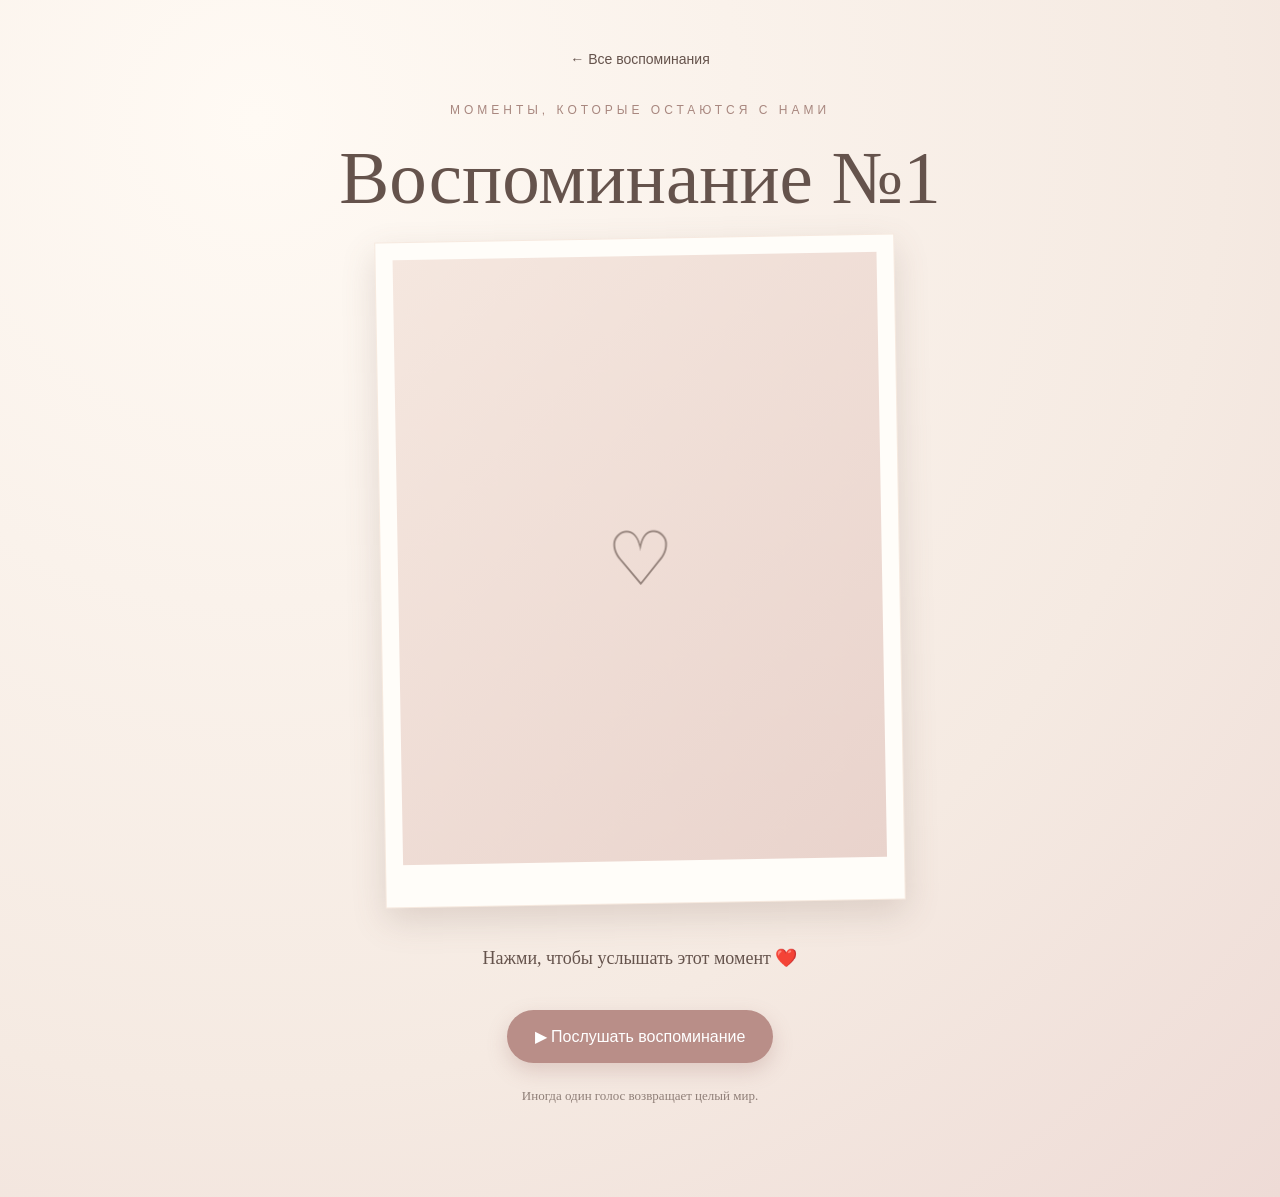
==== memory.html @ 7a63de6a "Add files via upload" ====
<!doctype html><html lang="ru"><head><meta charset="utf-8"><meta name="viewport" content="width=device-width,initial-scale=1"><title>Воспоминание — Для Дани</title><link rel="stylesheet" href="style.css"></head><body><main class="wrap" id="detail"><a class="back" href="index.html">← Все воспоминания</a><div class="eyebrow">моменты, которые остаются с нами</div><h1 id="memory-title">Воспоминание</h1><div id="photo" class="polaroid"></div><p id="caption" class="intro"></p><button id="play">▶ Послушать воспоминание</button><div><audio id="player" class="hidden" controls preload="none"></audio></div><p id="audio-hint" class="small">Иногда один голос возвращает целый мир.</p></main><script src="config.js"></script><script src="app.js"></script></body></html>
---- style.css ----
:root{--ink:#65534c;--cream:#faf5ee;--rose:#d4a9a2;--paper:#fffdf9}*{box-sizing:border-box}body{margin:0;background:radial-gradient(circle at 20% 10%,#fffaf4,#f5eae2 65%,#eedbd6);color:var(--ink);font-family:Georgia,'Times New Roman',serif;min-height:100vh}.wrap{max-width:950px;margin:auto;padding:50px 20px 80px;text-align:center}.eyebrow{font:12px/1.4 Arial,sans-serif;letter-spacing:4px;text-transform:uppercase;color:#a8877f}h1{font-weight:normal;font-size:clamp(40px,7vw,75px);line-height:1.08;margin:18px 0}.script{font-style:italic;color:#b88d86}.intro{max-width:540px;margin:0 auto 36px;line-height:1.8;font-size:18px}.grid{display:grid;grid-template-columns:repeat(auto-fit,minmax(170px,1fr));gap:24px;margin-top:42px}.card,.polaroid{background:var(--paper);box-shadow:0 13px 32px #745c5030;border:1px solid #f6e9df}.card{padding:12px 12px 24px;text-decoration:none;color:inherit;transform:rotate(var(--tilt));transition:transform .3s}.card:hover{transform:translateY(-8px) rotate(0)}.imagebox{aspect-ratio:1/1;background:linear-gradient(135deg,#f5e7df,#e9d3cc);display:flex;align-items:center;justify-content:center;overflow:hidden}.imagebox img{width:100%;height:100%;object-fit:cover}.imagebox img:not([src]),.imagebox img.missing{display:none}.placeholder{font-size:36px;opacity:.65}.card h2{font-size:16px;font-weight:normal;margin:15px 0 0}.back{display:inline-block;margin:0 0 35px;color:var(--ink);text-decoration:none;font:14px Arial,sans-serif}.polaroid{padding:17px 17px 42px;max-width:520px;margin:20px auto 38px;transform:rotate(-1deg);animation:rise .9s ease both}.polaroid .imagebox{aspect-ratio:4/5}.polaroid .placeholder{font-size:75px}button{border:0;border-radius:30px;background:#b98e88;color:white;padding:17px 28px;cursor:pointer;font-size:16px;box-shadow:0 8px 20px #9d6d6740}button:hover{background:#a87b76}audio{width:min(100%,420px);margin-top:20px}.small{font-size:13px;opacity:.7;margin-top:25px}.hidden{display:none}@keyframes rise{from{opacity:0;transform:translateY(35px) rotate(-3deg)}to{opacity:1;transform:translateY(0) rotate(-1deg)}}@media(max-width:500px){.wrap{padding-top:34px}.grid{gap:16px;grid-template-columns:repeat(2,minmax(0,1fr))}.card{padding:8px 8px 18px}}
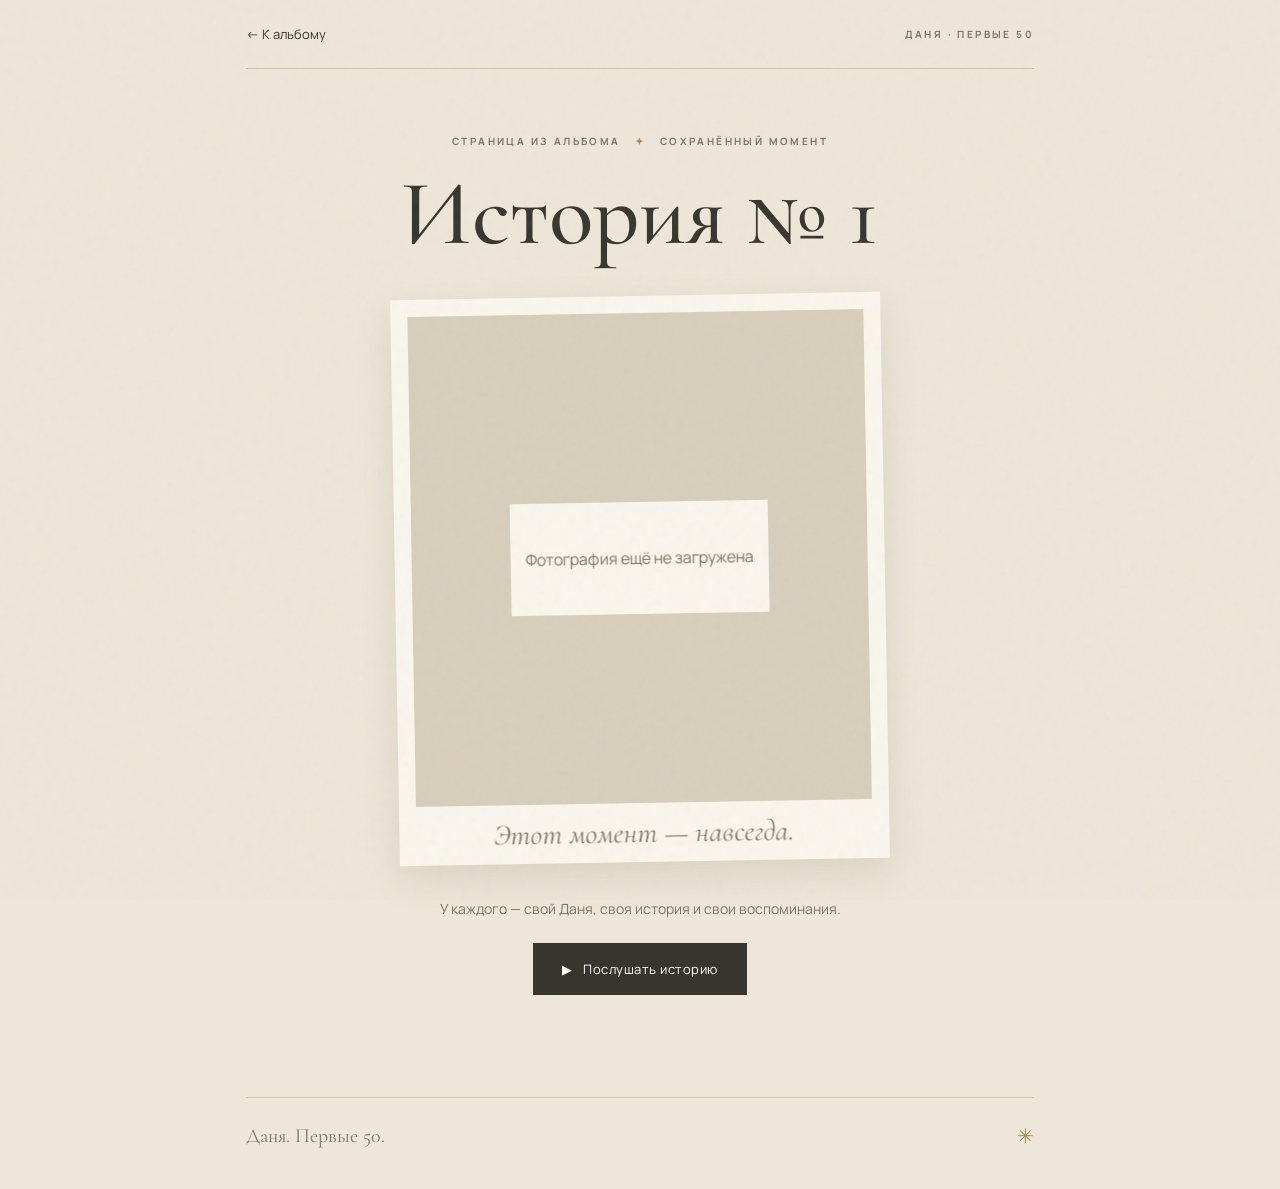
==== commit 4315598b: "Add files via upload" ====
--- a/memory.html
+++ b/memory.html
@@ -1 +1 @@
-<!doctype html><html lang="ru"><head><meta charset="utf-8"><meta name="viewport" content="width=device-width,initial-scale=1"><title>Воспоминание — Для Дани</title><link rel="stylesheet" href="style.css"></head><body><main class="wrap" id="detail"><a class="back" href="index.html">← Все воспоминания</a><div class="eyebrow">моменты, которые остаются с нами</div><h1 id="memory-title">Воспоминание</h1><div id="photo" class="polaroid"></div><p id="caption" class="intro"></p><button id="play">▶ Послушать воспоминание</button><div><audio id="player" class="hidden" controls preload="none"></audio></div><p id="audio-hint" class="small">Иногда один голос возвращает целый мир.</p></main><script src="config.js"></script><script src="app.js"></script></body></html>
+<!doctype html><html lang="ru"><head><meta charset="utf-8"><meta name="viewport" content="width=device-width,initial-scale=1"><meta name="theme-color" content="#eee7d9"><title>История — Даня. Первые 50.</title><link rel="stylesheet" href="style.css"></head><body><div class="grain"></div><main class="shell detail-shell"><nav><a class="back" href="index.html">← К альбому</a><span class="nav-mark">ДАНЯ · ПЕРВЫЕ 50</span></nav><section id="detail" class="detail"><div class="detail-label">СТРАНИЦА ИЗ АЛЬБОМА <span>✦</span> СОХРАНЁННЫЙ МОМЕНТ</div><h1 id="memory-title"></h1><div class="detail-paper"><div id="photo"></div><div class="handwritten">Этот момент — навсегда.</div></div><p id="caption"></p><button id="play" type="button">▶ &nbsp; Послушать историю</button><audio id="player" controls preload="none" hidden></audio><p id="audio-hint" class="hint"></p></section><footer>Даня. Первые 50. <span>✳</span></footer></main><script src="config.js"></script><script src="app.js"></script></body></html>
--- a/style.css
+++ b/style.css
@@ -1 +1,2 @@
-:root{--ink:#65534c;--cream:#faf5ee;--rose:#d4a9a2;--paper:#fffdf9}*{box-sizing:border-box}body{margin:0;background:radial-gradient(circle at 20% 10%,#fffaf4,#f5eae2 65%,#eedbd6);color:var(--ink);font-family:Georgia,'Times New Roman',serif;min-height:100vh}.wrap{max-width:950px;margin:auto;padding:50px 20px 80px;text-align:center}.eyebrow{font:12px/1.4 Arial,sans-serif;letter-spacing:4px;text-transform:uppercase;color:#a8877f}h1{font-weight:normal;font-size:clamp(40px,7vw,75px);line-height:1.08;margin:18px 0}.script{font-style:italic;color:#b88d86}.intro{max-width:540px;margin:0 auto 36px;line-height:1.8;font-size:18px}.grid{display:grid;grid-template-columns:repeat(auto-fit,minmax(170px,1fr));gap:24px;margin-top:42px}.card,.polaroid{background:var(--paper);box-shadow:0 13px 32px #745c5030;border:1px solid #f6e9df}.card{padding:12px 12px 24px;text-decoration:none;color:inherit;transform:rotate(var(--tilt));transition:transform .3s}.card:hover{transform:translateY(-8px) rotate(0)}.imagebox{aspect-ratio:1/1;background:linear-gradient(135deg,#f5e7df,#e9d3cc);display:flex;align-items:center;justify-content:center;overflow:hidden}.imagebox img{width:100%;height:100%;object-fit:cover}.imagebox img:not([src]),.imagebox img.missing{display:none}.placeholder{font-size:36px;opacity:.65}.card h2{font-size:16px;font-weight:normal;margin:15px 0 0}.back{display:inline-block;margin:0 0 35px;color:var(--ink);text-decoration:none;font:14px Arial,sans-serif}.polaroid{padding:17px 17px 42px;max-width:520px;margin:20px auto 38px;transform:rotate(-1deg);animation:rise .9s ease both}.polaroid .imagebox{aspect-ratio:4/5}.polaroid .placeholder{font-size:75px}button{border:0;border-radius:30px;background:#b98e88;color:white;padding:17px 28px;cursor:pointer;font-size:16px;box-shadow:0 8px 20px #9d6d6740}button:hover{background:#a87b76}audio{width:min(100%,420px);margin-top:20px}.small{font-size:13px;opacity:.7;margin-top:25px}.hidden{display:none}@keyframes rise{from{opacity:0;transform:translateY(35px) rotate(-3deg)}to{opacity:1;transform:translateY(0) rotate(-1deg)}}@media(max-width:500px){.wrap{padding-top:34px}.grid{gap:16px;grid-template-columns:repeat(2,minmax(0,1fr))}.card{padding:8px 8px 18px}}
+@import url('https://fonts.googleapis.com/css2?family=Cormorant+Garamond:wght@400;500;600;700&family=Manrope:wght@400;500;600;700&display=swap');
+:root{--bg:#eee7d9;--paper:#faf6ed;--ink:#38352e;--muted:#7c7466;--gold:#a68753;--line:#cfc1aa}*{box-sizing:border-box}html{scroll-behavior:smooth}body{margin:0;background:var(--bg);color:var(--ink);font-family:Manrope,Arial,sans-serif}.grain{position:fixed;inset:0;pointer-events:none;opacity:.19;background-image:url("data:image/svg+xml,%3Csvg viewBox='0 0 180 180' xmlns='http://www.w3.org/2000/svg'%3E%3Cfilter id='n'%3E%3CfeTurbulence type='fractalNoise' baseFrequency='.65' numOctaves='3' stitchTiles='stitch'/%3E%3C/filter%3E%3Crect width='100%25' height='100%25' filter='url(%23n)' opacity='.25'/%3E%3C/svg%3E");z-index:10}.shell{max-width:1080px;margin:auto;padding:0 26px}.hero{text-align:center;min-height:690px;display:flex;flex-direction:column;align-items:center;justify-content:center;padding:80px 0 75px}.eyebrow,.scroll-note,.section-top,.detail-label,.nav-mark{font-size:10px;letter-spacing:.24em;font-weight:700;color:var(--muted)}.eyebrow span{margin:0 15px;color:var(--gold)}.ornament{font-size:32px;color:var(--gold);margin:34px 0 7px}h1,h2,.handwritten{font-family:'Cormorant Garamond',Georgia,serif}.hero h1{font-size:clamp(78px,12vw,145px);font-weight:500;line-height:.79;letter-spacing:-.055em;margin:16px 0 37px}.hero h1 em{font-weight:400;font-style:italic;font-size:.72em;letter-spacing:-.04em}.lead{font-family:'Cormorant Garamond',Georgia,serif;font-size:clamp(23px,3.2vw,33px);line-height:1.18;margin:0}.rule{width:180px;border-top:1px solid var(--line);margin:35px auto 28px;position:relative}.rule span{position:absolute;top:-12px;left:calc(50% - 12px);background:var(--bg);padding:0 7px;color:var(--gold)}.intro{max-width:560px;font-size:13px;line-height:2;color:#625b50;margin:0}.scroll-note{margin-top:48px}.scroll-note span{display:block;margin-top:10px;font-size:20px}.album{padding:32px 0 85px}.section-top{border-top:1px solid var(--line);padding-top:18px;display:flex;justify-content:space-between;gap:12px}.album h2{font-weight:500;font-size:clamp(44px,6vw,69px);margin:26px 0 38px}.grid{display:grid;grid-template-columns:repeat(3,minmax(0,1fr));gap:28px 24px}.card{text-decoration:none;color:inherit;background:var(--paper);padding:13px 13px 17px;box-shadow:0 9px 25px #66563a1c;transform:rotate(var(--tilt));transition:transform .25s,box-shadow .25s;animation:rise .5s both}.card:hover{transform:rotate(0) translateY(-6px);box-shadow:0 16px 34px #66563a30}.imagebox{aspect-ratio:4/4.3;background:#d8cebc;overflow:hidden;display:flex;align-items:center;justify-content:center}.imagebox img{width:100%;height:100%;object-fit:cover;display:block}.card h3{font-family:'Cormorant Garamond',Georgia,serif;font-size:25px;font-weight:600;margin:14px 4px 2px}.card .number{font-size:9px;letter-spacing:.18em;color:var(--gold);margin:0 4px}.empty{padding:40px;text-align:center;color:var(--muted);border:1px dashed var(--line)}footer{border-top:1px solid var(--line);padding:26px 0 40px;display:flex;justify-content:space-between;font-family:'Cormorant Garamond',Georgia,serif;font-size:20px;color:var(--muted)}footer span{color:var(--gold)}nav{display:flex;justify-content:space-between;align-items:center;border-bottom:1px solid var(--line);padding:25px 0}.back{color:var(--ink);text-decoration:none;font-size:13px}.detail-shell{max-width:840px}.detail{text-align:center;padding:65px 0 90px}.detail-label span{color:var(--gold);margin:0 10px}.detail h1{font-size:clamp(52px,9vw,92px);font-weight:500;line-height:1;margin:20px 0 36px}.detail-paper{max-width:490px;margin:0 auto;background:var(--paper);padding:17px 17px 6px;box-shadow:0 13px 35px #66563a24;transform:rotate(-1deg);animation:rise .65s both}.detail-paper .imagebox{aspect-ratio:4/4.3}.handwritten{font-size:29px;font-style:italic;color:var(--muted);padding:12px 0 6px}.detail #caption{font-size:14px;line-height:1.9;color:var(--muted);max-width:490px;margin:34px auto 20px}button{font-family:Manrope,Arial,sans-serif;border:1px solid var(--ink);background:var(--ink);color:#fff;padding:16px 28px;font-size:13px;cursor:pointer;letter-spacing:.04em}button:hover{background:#645742}audio{display:block;margin:20px auto;width:min(100%,390px)}audio[hidden]{display:none}.hint{font-size:12px;color:#8b5c48}.detail .missing-note{padding:45px 15px;background:var(--paper);color:var(--muted)}@keyframes rise{from{opacity:0;translate:0 14px}to{opacity:1;translate:0 0}}@media(max-width:680px){.shell{padding:0 18px}.hero{min-height:640px;padding:65px 0}.hero h1{font-size:78px}.intro{font-size:12px}.section-top{font-size:8px}.grid{grid-template-columns:repeat(2,minmax(0,1fr));gap:17px 12px}.card{padding:8px 8px 12px}.card h3{font-size:20px}.album h2{font-size:47px}.nav-mark{font-size:8px}.detail{padding:55px 0}.detail-paper{max-width:440px}}@media(max-width:380px){.hero h1{font-size:67px}.grid{grid-template-columns:1fr 1fr}}@media(prefers-reduced-motion:reduce){*,*:before,*:after{animation:none!important;transition:none!important}}
